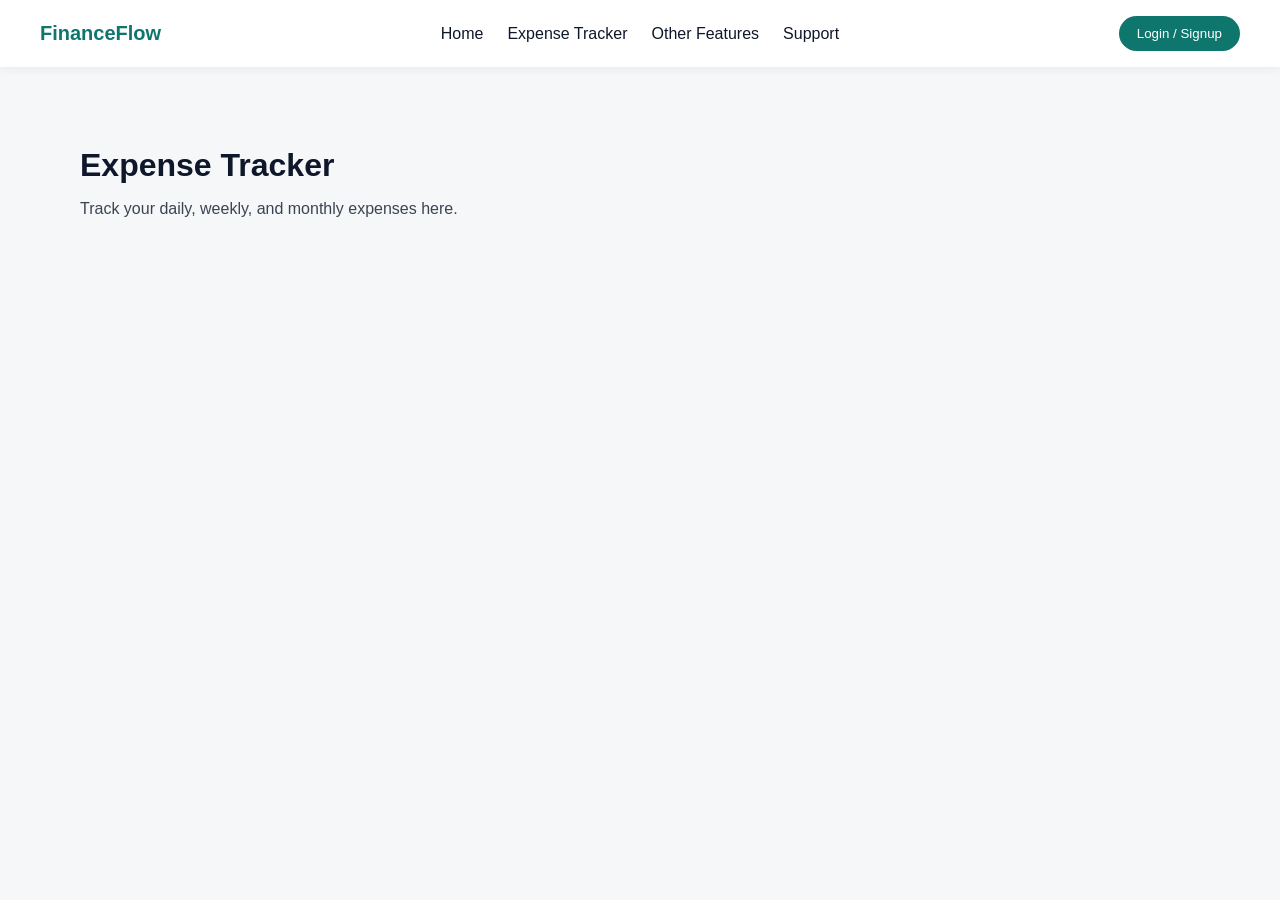
==== expense-tracker.html @ f5c33afc "basic files" ====
<!DOCTYPE html>
<html lang="en">

<head>
  <meta charset="UTF-8" />
  <meta name="viewport" content="width=device-width, initial-scale=1.0" />
  <title>FinanceFlow</title>
  <style>
    * {
      margin: 0;
      padding: 0;
      box-sizing: border-box;
      font-family: Inter, Arial, sans-serif;
    }

    body {
      background: #f5f7f8;
      color: #0f172a;
    }

    a {
      text-decoration: none;
      color: inherit;
    }

    /* Navbar */
    nav {
      display: flex;
      justify-content: space-between;
      align-items: center;
      padding: 16px 40px;
      background: #ffffff;
      box-shadow: 0 2px 10px rgba(0, 0, 0, 0.05);
      position: sticky;
      top: 0;
      z-index: 10;
    }

    nav .logo {
      font-weight: 700;
      font-size: 20px;
      color: #0f766e;
    }

    nav ul {
      display: flex;
      gap: 24px;
      list-style: none;
    }

    nav ul li {
      cursor: pointer;
      font-weight: 500;
    }

    nav button {
      padding: 10px 18px;
      border: none;
      border-radius: 20px;
      background: #0f766e;
      color: #fff;
      cursor: pointer;
    }

    /* Hero */
    .hero {
      padding: 100px 40px;
      text-align: center;
      background: linear-gradient(135deg, #ecfeff, #f0fdfa);
    }

    .hero h1 {
      font-size: 48px;
      margin-bottom: 16px;
    }

    .hero p {
      font-size: 18px;
      max-width: 720px;
      margin: auto;
      opacity: 0.85;
    }

    .hero .cta {
      margin-top: 30px;
    }

    /* Sections */
    section {
      padding: 80px 40px;
      max-width: 1200px;
      margin: auto;
    }

    section h2 {
      font-size: 32px;
      margin-bottom: 16px;
    }

    section p {
      opacity: 0.8;
      margin-bottom: 32px;
    }

    .grid {
      display: grid;
      grid-template-columns: repeat(auto-fit, minmax(260px, 1fr));
      gap: 24px;
    }

    .card {
      background: #fff;
      padding: 24px;
      border-radius: 16px;
      box-shadow: 0 10px 30px rgba(0, 0, 0, 0.06);
    }

    .card h3 {
      margin-bottom: 10px;
    }

    /* Auth */
    .auth {
      max-width: 420px;
      margin: 80px auto;
      background: #fff;
      padding: 32px;
      border-radius: 20px;
      box-shadow: 0 10px 40px rgba(0, 0, 0, 0.08);
    }

    .auth h2 {
      text-align: center;
      margin-bottom: 20px;
    }

    .auth input {
      width: 100%;
      padding: 12px;
      margin-bottom: 14px;
      border-radius: 10px;
      border: 1px solid #ddd;
    }

    .auth button {
      width: 100%;
      padding: 12px;
      border: none;
      border-radius: 12px;
      background: #0f766e;
      color: #fff;
    }

    .toggle {
      text-align: center;
      margin-top: 16px;
      cursor: pointer;
      color: #0f766e;
    }

    /* Footer */
    footer {
      background: #0f172a;
      color: #fff;
      padding: 40px;
      margin-top: 80px;
    }

    footer .footer-grid {
      display: grid;
      grid-template-columns: repeat(auto-fit, minmax(200px, 1fr));
      gap: 24px;
    }

    footer p {
      opacity: 0.7;
    }
  </style>
</head>

<body>

<nav>
    <div class="logo">FinanceFlow</div>
    <ul>
      <li><a href="index.html">Home</a></li>
      <li><a href="expense-tracker.html">Expense Tracker</a></li>
      <li><a href="features.html">Other Features</a></li>
      <li><a href="support.html">Support</a></li>
    </ul>
    <button onclick="location.href='auth.html'">Login / Signup</button>
  </nav>

  <section>
    <h2>Expense Tracker</h2>
    <p>Track your daily, weekly, and monthly expenses here.</p>
    <!-- You can add tables, charts, or interactive features later -->
  </section>
</body>

</html>
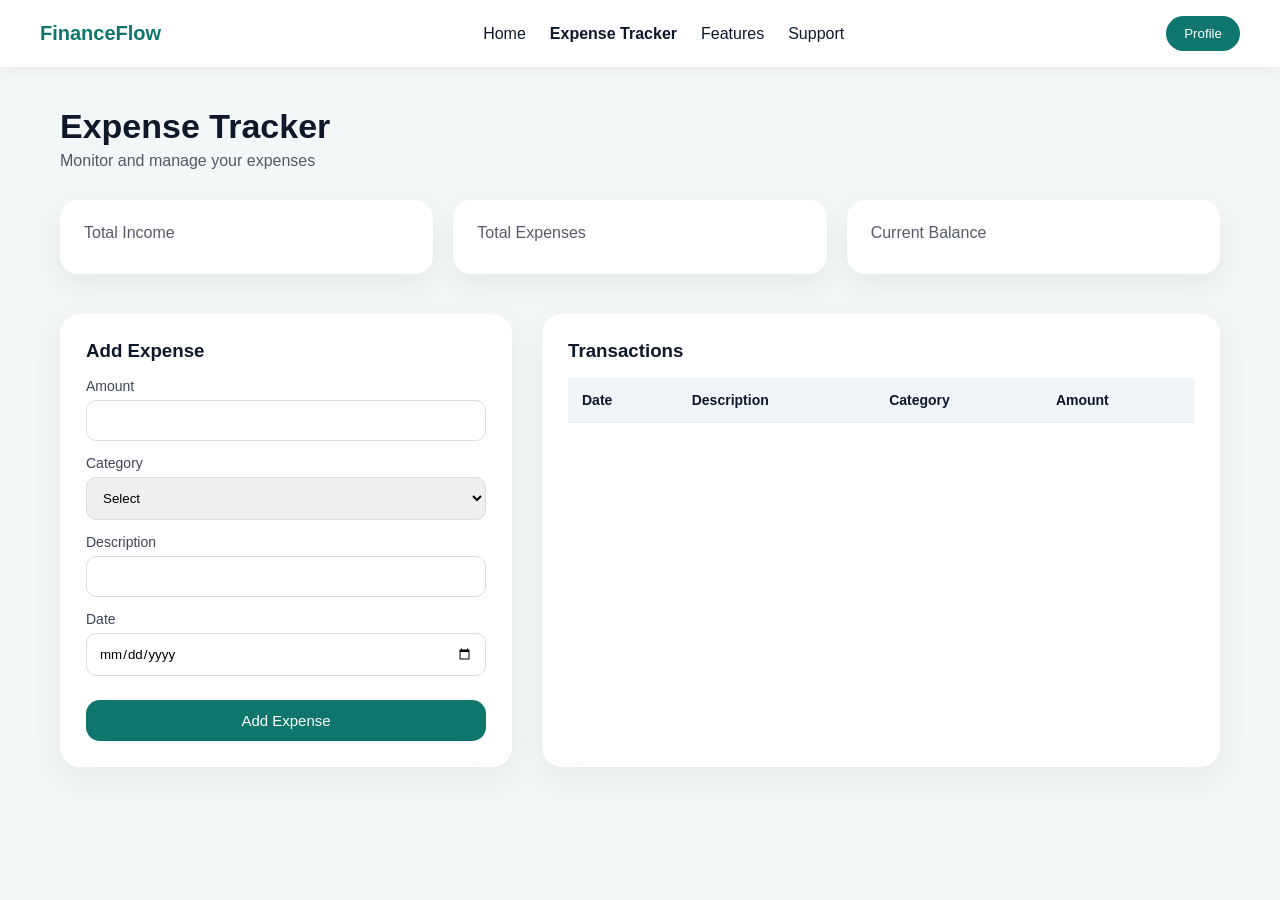
==== commit c25f1d8c: "Update expense-tracker.html" ====
--- a/expense-tracker.html
+++ b/expense-tracker.html
@@ -1,10 +1,10 @@
 <!DOCTYPE html>
 <html lang="en">
-
 <head>
   <meta charset="UTF-8" />
-  <meta name="viewport" content="width=device-width, initial-scale=1.0" />
-  <title>FinanceFlow</title>
+  <meta name="viewport" content="width=device-width, initial-scale=1.0"/>
+  <title>Expense Tracker | FinanceFlow</title>
+
   <style>
     * {
       margin: 0;
@@ -14,7 +14,7 @@
     }
 
     body {
-      background: #f5f7f8;
+      background: #f4f7f8;
       color: #0f172a;
     }
 
@@ -23,14 +23,14 @@
       color: inherit;
     }
 
-    /* Navbar */
+    /* NAVBAR */
     nav {
       display: flex;
       justify-content: space-between;
       align-items: center;
       padding: 16px 40px;
       background: #ffffff;
-      box-shadow: 0 2px 10px rgba(0, 0, 0, 0.05);
+      box-shadow: 0 2px 10px rgba(0,0,0,0.05);
       position: sticky;
       top: 0;
       z-index: 10;
@@ -46,11 +46,6 @@
       display: flex;
       gap: 24px;
       list-style: none;
-    }
-
-    nav ul li {
-      cursor: pointer;
-      font-weight: 500;
     }
 
     nav button {
@@ -62,140 +57,229 @@
       cursor: pointer;
     }
 
-    /* Hero */
-    .hero {
-      padding: 100px 40px;
-      text-align: center;
-      background: linear-gradient(135deg, #ecfeff, #f0fdfa);
-    }
-
-    .hero h1 {
-      font-size: 48px;
-      margin-bottom: 16px;
-    }
-
-    .hero p {
-      font-size: 18px;
-      max-width: 720px;
-      margin: auto;
-      opacity: 0.85;
-    }
-
-    .hero .cta {
-      margin-top: 30px;
-    }
-
-    /* Sections */
-    section {
-      padding: 80px 40px;
+    /* PAGE */
+    .container {
       max-width: 1200px;
-      margin: auto;
-    }
-
-    section h2 {
-      font-size: 32px;
-      margin-bottom: 16px;
-    }
-
-    section p {
-      opacity: 0.8;
-      margin-bottom: 32px;
-    }
-
+      margin: 40px auto;
+      padding: 0 20px;
+    }
+
+    h1 {
+      font-size: 34px;
+      margin-bottom: 6px;
+    }
+
+    .subtitle {
+      opacity: 0.7;
+      margin-bottom: 30px;
+    }
+
+    /* SUMMARY */
+    .summary {
+      display: grid;
+      grid-template-columns: repeat(auto-fit, minmax(240px, 1fr));
+      gap: 20px;
+      margin-bottom: 40px;
+    }
+
+    .summary-card {
+      background: #fff;
+      padding: 24px;
+      border-radius: 18px;
+      box-shadow: 0 10px 25px rgba(0,0,0,0.06);
+    }
+
+    .summary-card p {
+      opacity: 0.7;
+      margin-bottom: 8px;
+    }
+
+    .summary-card h2 {
+      font-size: 28px;
+    }
+
+    .income { color: #0f766e; }
+    .expense { color: #dc2626; }
+    .balance { color: #1d4ed8; }
+
+    /* GRID */
     .grid {
       display: grid;
-      grid-template-columns: repeat(auto-fit, minmax(260px, 1fr));
-      gap: 24px;
+      grid-template-columns: 1fr 1.5fr;
+      gap: 30px;
     }
 
     .card {
       background: #fff;
-      padding: 24px;
-      border-radius: 16px;
-      box-shadow: 0 10px 30px rgba(0, 0, 0, 0.06);
+      padding: 26px;
+      border-radius: 20px;
+      box-shadow: 0 10px 30px rgba(0,0,0,0.06);
     }
 
     .card h3 {
-      margin-bottom: 10px;
-    }
-
-    /* Auth */
-    .auth {
-      max-width: 420px;
-      margin: 80px auto;
-      background: #fff;
-      padding: 32px;
-      border-radius: 20px;
-      box-shadow: 0 10px 40px rgba(0, 0, 0, 0.08);
-    }
-
-    .auth h2 {
-      text-align: center;
-      margin-bottom: 20px;
-    }
-
-    .auth input {
+      margin-bottom: 16px;
+    }
+
+    /* FORM */
+    .form-group {
+      margin-bottom: 14px;
+    }
+
+    .form-group label {
+      display: block;
+      font-size: 14px;
+      margin-bottom: 6px;
+      opacity: 0.8;
+    }
+
+    .form-group input,
+    .form-group select {
       width: 100%;
       padding: 12px;
-      margin-bottom: 14px;
       border-radius: 10px;
       border: 1px solid #ddd;
     }
 
-    .auth button {
+    .card button {
       width: 100%;
       padding: 12px;
       border: none;
-      border-radius: 12px;
+      border-radius: 14px;
       background: #0f766e;
-      color: #fff;
-    }
-
-    .toggle {
-      text-align: center;
-      margin-top: 16px;
+      color: white;
+      font-size: 15px;
       cursor: pointer;
-      color: #0f766e;
-    }
-
-    /* Footer */
-    footer {
-      background: #0f172a;
-      color: #fff;
-      padding: 40px;
-      margin-top: 80px;
-    }
-
-    footer .footer-grid {
-      display: grid;
-      grid-template-columns: repeat(auto-fit, minmax(200px, 1fr));
-      gap: 24px;
-    }
-
-    footer p {
-      opacity: 0.7;
+      margin-top: 10px;
+    }
+
+    /* TABLE */
+    table {
+      width: 100%;
+      border-collapse: collapse;
+      margin-top: 10px;
+    }
+
+    th, td {
+      padding: 14px;
+      text-align: left;
+      font-size: 14px;
+    }
+
+    th {
+      background: #f1f5f9;
+      font-weight: 600;
+    }
+
+    tr {
+      border-bottom: 1px solid #eee;
+    }
+
+    /* RESPONSIVE */
+    @media (max-width: 900px) {
+      .grid {
+        grid-template-columns: 1fr;
+      }
     }
   </style>
 </head>
 
 <body>
 
-<nav>
+  <!-- NAVBAR -->
+  <nav>
     <div class="logo">FinanceFlow</div>
     <ul>
       <li><a href="index.html">Home</a></li>
-      <li><a href="expense-tracker.html">Expense Tracker</a></li>
-      <li><a href="features.html">Other Features</a></li>
+      <li><a href="expense-tracker.html"><strong>Expense Tracker</strong></a></li>
+      <li><a href="features.html">Features</a></li>
       <li><a href="support.html">Support</a></li>
     </ul>
-    <button onclick="location.href='auth.html'">Login / Signup</button>
+    <button onclick="location.href='auth.html'">Profile</button>
   </nav>
 
-  <section>
-    <h2>Expense Tracker</h2>
-    <p>Track your daily, weekly, and monthly expenses here.</p>
-    <!-- You can add tables, charts, or interactive features later -->
-  </section>
+  <!-- CONTENT -->
+  <div class="container">
+    <h1>Expense Tracker</h1>
+    <p class="subtitle">Monitor and manage your expenses</p>
+
+    <!-- SUMMARY (backend will fill values) -->
+    <div class="summary">
+      <div class="summary-card">
+        <p>Total Income</p>
+        <h2 class="income" id="totalIncome"></h2>
+      </div>
+
+      <div class="summary-card">
+        <p>Total Expenses</p>
+        <h2 class="expense" id="totalExpense"></h2>
+      </div>
+
+      <div class="summary-card">
+        <p>Current Balance</p>
+        <h2 class="balance" id="currentBalance"></h2>
+      </div>
+    </div>
+
+    <!-- GRID -->
+    <div class="grid">
+
+      <!-- ADD EXPENSE FORM -->
+      <div class="card">
+        <h3>Add Expense</h3>
+
+        <form method="POST" action="/add-expense">
+          <div class="form-group">
+            <label>Amount</label>
+            <input type="number" name="amount" required />
+          </div>
+
+          <div class="form-group">
+            <label>Category</label>
+            <select name="category" required>
+              <option value="">Select</option>
+              <option>Food</option>
+              <option>Travel</option>
+              <option>Shopping</option>
+              <option>Bills</option>
+              <option>Other</option>
+            </select>
+          </div>
+
+          <div class="form-group">
+            <label>Description</label>
+            <input type="text" name="description" />
+          </div>
+
+          <div class="form-group">
+            <label>Date</label>
+            <input type="date" name="date" required />
+          </div>
+
+          <button type="submit">Add Expense</button>
+        </form>
+      </div>
+
+      <!-- TRANSACTIONS TABLE -->
+      <div class="card">
+        <h3>Transactions</h3>
+
+        <table>
+          <thead>
+            <tr>
+              <th>Date</th>
+              <th>Description</th>
+              <th>Category</th>
+              <th>Amount</th>
+            </tr>
+          </thead>
+          <tbody id="transactionTable">
+            <!-- Backend will render rows here -->
+          </tbody>
+        </table>
+      </div>
+
+    </div>
+  </div>
+
 </body>
-
-</html>+</html>
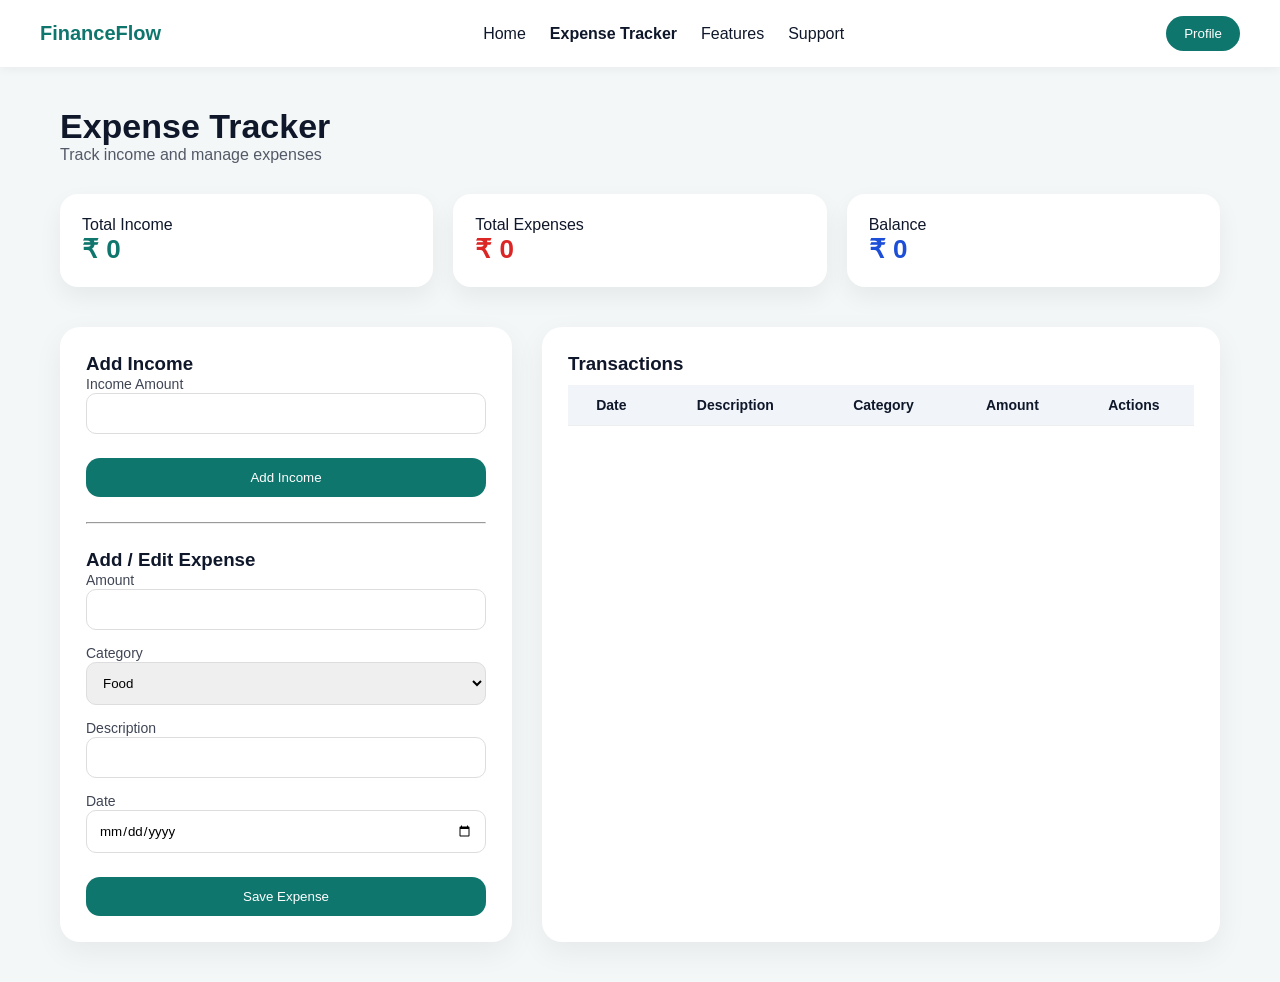
==== commit 05179ae8: "Update expense-tracker.html" ====
--- a/expense-tracker.html
+++ b/expense-tracker.html
@@ -18,22 +18,17 @@
       color: #0f172a;
     }
 
-    a {
-      text-decoration: none;
-      color: inherit;
-    }
-
-    /* NAVBAR */
+    a { text-decoration: none; color: inherit; }
+
     nav {
       display: flex;
       justify-content: space-between;
       align-items: center;
       padding: 16px 40px;
-      background: #ffffff;
+      background: #fff;
       box-shadow: 0 2px 10px rgba(0,0,0,0.05);
       position: sticky;
       top: 0;
-      z-index: 10;
     }
 
     nav .logo {
@@ -57,52 +52,34 @@
       cursor: pointer;
     }
 
-    /* PAGE */
     .container {
       max-width: 1200px;
       margin: 40px auto;
       padding: 0 20px;
     }
 
-    h1 {
-      font-size: 34px;
-      margin-bottom: 6px;
-    }
-
-    .subtitle {
-      opacity: 0.7;
-      margin-bottom: 30px;
-    }
-
-    /* SUMMARY */
+    h1 { font-size: 34px; }
+    .subtitle { opacity: 0.7; margin-bottom: 30px; }
+
     .summary {
       display: grid;
-      grid-template-columns: repeat(auto-fit, minmax(240px, 1fr));
+      grid-template-columns: repeat(auto-fit, minmax(220px, 1fr));
       gap: 20px;
       margin-bottom: 40px;
     }
 
     .summary-card {
       background: #fff;
-      padding: 24px;
+      padding: 22px;
       border-radius: 18px;
       box-shadow: 0 10px 25px rgba(0,0,0,0.06);
     }
 
-    .summary-card p {
-      opacity: 0.7;
-      margin-bottom: 8px;
-    }
-
-    .summary-card h2 {
-      font-size: 28px;
-    }
-
+    .summary-card h2 { font-size: 26px; }
     .income { color: #0f766e; }
     .expense { color: #dc2626; }
     .balance { color: #1d4ed8; }
 
-    /* GRID */
     .grid {
       display: grid;
       grid-template-columns: 1fr 1.5fr;
@@ -116,43 +93,27 @@
       box-shadow: 0 10px 30px rgba(0,0,0,0.06);
     }
 
-    .card h3 {
-      margin-bottom: 16px;
-    }
-
-    /* FORM */
-    .form-group {
-      margin-bottom: 14px;
-    }
-
-    .form-group label {
-      display: block;
-      font-size: 14px;
-      margin-bottom: 6px;
-      opacity: 0.8;
-    }
-
-    .form-group input,
-    .form-group select {
+    .form-group { margin-bottom: 14px; }
+    label { font-size: 14px; opacity: 0.8; }
+
+    input, select {
       width: 100%;
       padding: 12px;
       border-radius: 10px;
       border: 1px solid #ddd;
     }
 
-    .card button {
+    button.primary {
       width: 100%;
       padding: 12px;
       border: none;
       border-radius: 14px;
       background: #0f766e;
       color: white;
-      font-size: 15px;
       cursor: pointer;
       margin-top: 10px;
     }
 
-    /* TABLE */
     table {
       width: 100%;
       border-collapse: collapse;
@@ -160,126 +121,204 @@
     }
 
     th, td {
-      padding: 14px;
-      text-align: left;
+      padding: 12px;
       font-size: 14px;
-    }
-
-    th {
-      background: #f1f5f9;
-      font-weight: 600;
-    }
-
-    tr {
       border-bottom: 1px solid #eee;
     }
 
-    /* RESPONSIVE */
+    th { background: #f1f5f9; }
+
+    .actions button {
+      border: none;
+      background: none;
+      cursor: pointer;
+      font-size: 14px;
+      margin-right: 6px;
+    }
+
+    .edit { color: #2563eb; }
+    .delete { color: #dc2626; }
+
     @media (max-width: 900px) {
-      .grid {
-        grid-template-columns: 1fr;
-      }
+      .grid { grid-template-columns: 1fr; }
     }
   </style>
 </head>
 
 <body>
 
-  <!-- NAVBAR -->
-  <nav>
-    <div class="logo">FinanceFlow</div>
-    <ul>
-      <li><a href="index.html">Home</a></li>
-      <li><a href="expense-tracker.html"><strong>Expense Tracker</strong></a></li>
-      <li><a href="features.html">Features</a></li>
-      <li><a href="support.html">Support</a></li>
-    </ul>
-    <button onclick="location.href='auth.html'">Profile</button>
-  </nav>
-
-  <!-- CONTENT -->
-  <div class="container">
-    <h1>Expense Tracker</h1>
-    <p class="subtitle">Monitor and manage your expenses</p>
-
-    <!-- SUMMARY (backend will fill values) -->
-    <div class="summary">
-      <div class="summary-card">
-        <p>Total Income</p>
-        <h2 class="income" id="totalIncome"></h2>
+<nav>
+  <div class="logo">FinanceFlow</div>
+  <ul>
+    <li><a href="index.html">Home</a></li>
+    <li><strong>Expense Tracker</strong></li>
+    <li><a href="features.html">Features</a></li>
+    <li><a href="support.html">Support</a></li>
+  </ul>
+  <button onclick="location.href='auth.html'">Profile</button>
+</nav>
+
+<div class="container">
+  <h1>Expense Tracker</h1>
+  <p class="subtitle">Track income and manage expenses</p>
+
+  <div class="summary">
+    <div class="summary-card">
+      <p>Total Income</p>
+      <h2 class="income" id="totalIncome">₹ 0</h2>
+    </div>
+    <div class="summary-card">
+      <p>Total Expenses</p>
+      <h2 class="expense" id="totalExpense">₹ 0</h2>
+    </div>
+    <div class="summary-card">
+      <p>Balance</p>
+      <h2 class="balance" id="balance">₹ 0</h2>
+    </div>
+  </div>
+
+  <div class="grid">
+    <!-- LEFT -->
+    <div class="card">
+      <h3>Add Income</h3>
+      <div class="form-group">
+        <label>Income Amount</label>
+        <input type="number" id="incomeInput" />
       </div>
-
-      <div class="summary-card">
-        <p>Total Expenses</p>
-        <h2 class="expense" id="totalExpense"></h2>
-      </div>
-
-      <div class="summary-card">
-        <p>Current Balance</p>
-        <h2 class="balance" id="currentBalance"></h2>
-      </div>
-    </div>
-
-    <!-- GRID -->
-    <div class="grid">
-
-      <!-- ADD EXPENSE FORM -->
-      <div class="card">
-        <h3>Add Expense</h3>
-
-        <form method="POST" action="/add-expense">
-          <div class="form-group">
-            <label>Amount</label>
-            <input type="number" name="amount" required />
-          </div>
-
-          <div class="form-group">
-            <label>Category</label>
-            <select name="category" required>
-              <option value="">Select</option>
-              <option>Food</option>
-              <option>Travel</option>
-              <option>Shopping</option>
-              <option>Bills</option>
-              <option>Other</option>
-            </select>
-          </div>
-
-          <div class="form-group">
-            <label>Description</label>
-            <input type="text" name="description" />
-          </div>
-
-          <div class="form-group">
-            <label>Date</label>
-            <input type="date" name="date" required />
-          </div>
-
-          <button type="submit">Add Expense</button>
-        </form>
-      </div>
-
-      <!-- TRANSACTIONS TABLE -->
-      <div class="card">
-        <h3>Transactions</h3>
-
-        <table>
-          <thead>
-            <tr>
-              <th>Date</th>
-              <th>Description</th>
-              <th>Category</th>
-              <th>Amount</th>
-            </tr>
-          </thead>
-          <tbody id="transactionTable">
-            <!-- Backend will render rows here -->
-          </tbody>
-        </table>
-      </div>
-
+      <button class="primary" onclick="addIncome()">Add Income</button>
+
+      <hr style="margin:25px 0">
+
+      <h3>Add / Edit Expense</h3>
+      <form id="expenseForm">
+        <input type="hidden" id="editIndex">
+
+        <div class="form-group">
+          <label>Amount</label>
+          <input type="number" id="amount" required />
+        </div>
+
+        <div class="form-group">
+          <label>Category</label>
+          <select id="category" required>
+            <option>Food</option>
+            <option>Travel</option>
+            <option>Shopping</option>
+            <option>Bills</option>
+            <option>Other</option>
+          </select>
+        </div>
+
+        <div class="form-group">
+          <label>Description</label>
+          <input type="text" id="description" />
+        </div>
+
+        <div class="form-group">
+          <label>Date</label>
+          <input type="date" id="date" required />
+        </div>
+
+        <button class="primary" type="submit">Save Expense</button>
+      </form>
+    </div>
+
+    <!-- RIGHT -->
+    <div class="card">
+      <h3>Transactions</h3>
+      <table>
+        <thead>
+          <tr>
+            <th>Date</th>
+            <th>Description</th>
+            <th>Category</th>
+            <th>Amount</th>
+            <th>Actions</th>
+          </tr>
+        </thead>
+        <tbody id="tableBody"></tbody>
+      </table>
     </div>
   </div>
+</div>
+
+<script>
+  let income = Number(localStorage.getItem("income")) || 0;
+  let expenses = JSON.parse(localStorage.getItem("expenses")) || [];
+
+  const incomeEl = document.getElementById("totalIncome");
+  const expenseEl = document.getElementById("totalExpense");
+  const balanceEl = document.getElementById("balance");
+  const tableBody = document.getElementById("tableBody");
+
+  function updateUI() {
+    const totalExpense = expenses.reduce((s,e)=>s+e.amount,0);
+    incomeEl.innerText = "₹ " + income;
+    expenseEl.innerText = "₹ " + totalExpense;
+    balanceEl.innerText = "₹ " + (income - totalExpense);
+
+    tableBody.innerHTML = "";
+    expenses.forEach((e,i)=>{
+      tableBody.innerHTML += `
+        <tr>
+          <td>${e.date}</td>
+          <td>${e.desc || "-"}</td>
+          <td>${e.cat}</td>
+          <td>₹ ${e.amount}</td>
+          <td class="actions">
+            <button class="edit" onclick="editExpense(${i})">✏️</button>
+            <button class="delete" onclick="deleteExpense(${i})">❌</button>
+          </td>
+        </tr>`;
+    });
+
+    localStorage.setItem("income", income);
+    localStorage.setItem("expenses", JSON.stringify(expenses));
+  }
+
+  function addIncome() {
+    const val = Number(document.getElementById("incomeInput").value);
+    if(val){
+      income += val;
+      document.getElementById("incomeInput").value = "";
+      updateUI();
+    }
+  }
+
+  document.getElementById("expenseForm").addEventListener("submit", e=>{
+    e.preventDefault();
+    const idx = document.getElementById("editIndex").value;
+    const expense = {
+      amount: Number(amount.value),
+      cat: category.value,
+      desc: description.value,
+      date: date.value
+    };
+
+    if(idx === "") expenses.push(expense);
+    else expenses[idx] = expense;
+
+    e.target.reset();
+    document.getElementById("editIndex").value = "";
+    updateUI();
+  });
+
+  function editExpense(i){
+    const e = expenses[i];
+    amount.value = e.amount;
+    category.value = e.cat;
+    description.value = e.desc;
+    date.value = e.date;
+    editIndex.value = i;
+  }
+
+  function deleteExpense(i){
+    expenses.splice(i,1);
+    updateUI();
+  }
+
+  updateUI();
+</script>
 
 </body>
 </html>
